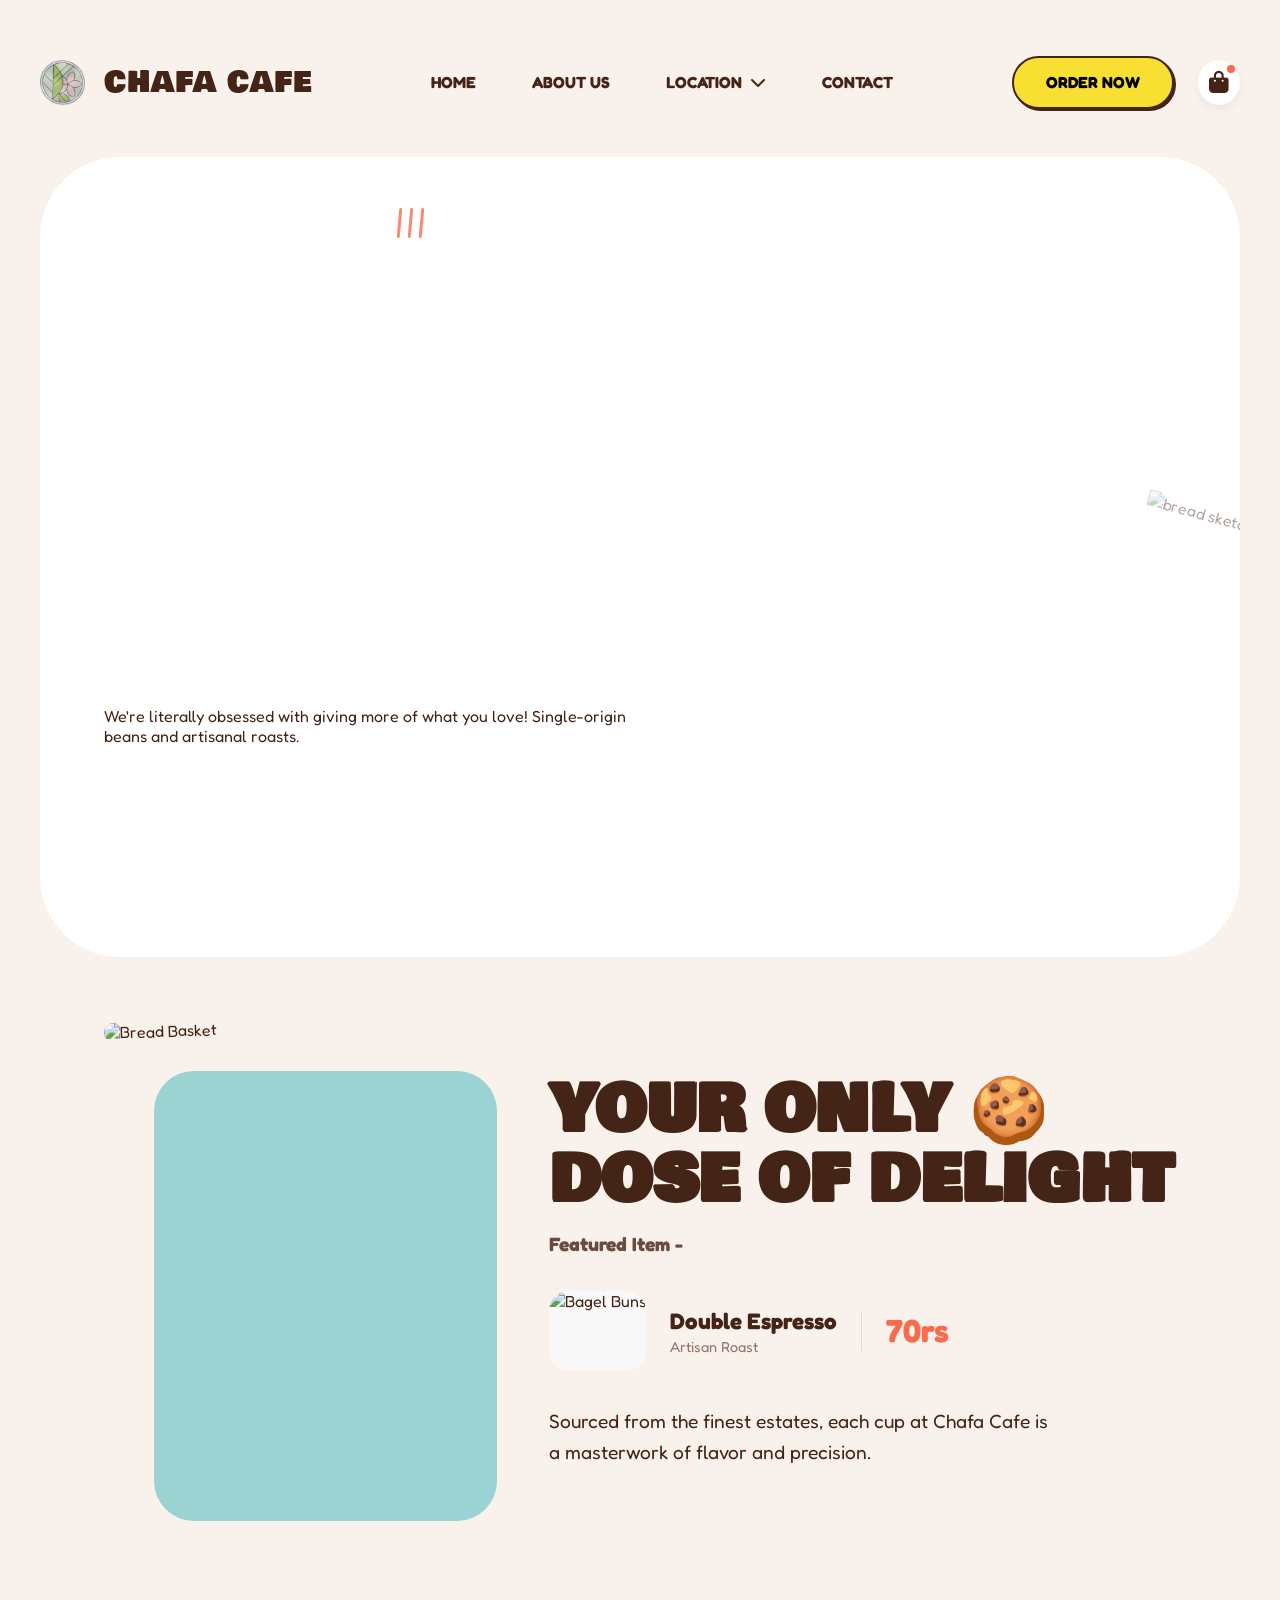
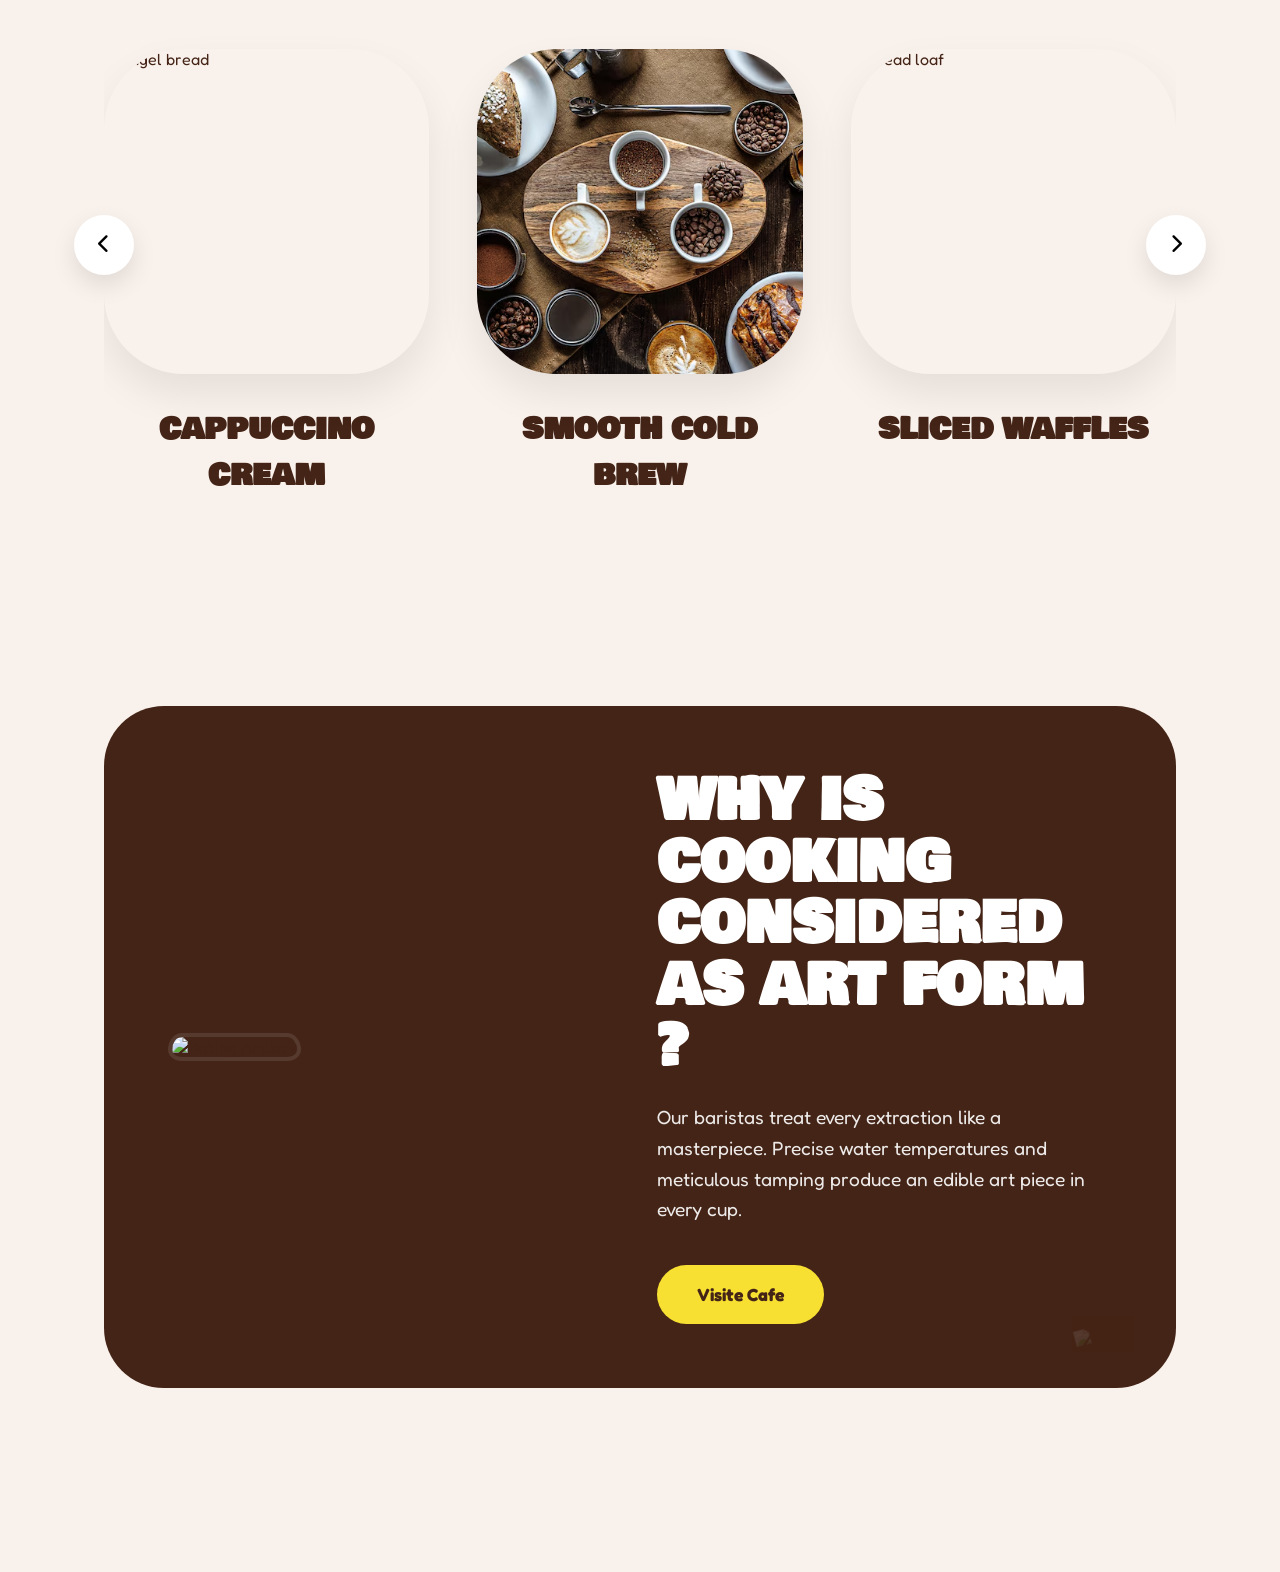
==== index.html @ 247cf5d3 "Website Added" ====
<!DOCTYPE html>
<html lang="en">

<head>
    <meta charset="UTF-8">
    <meta name="viewport" content="width=device-width, initial-scale=1.0">
    <title>Rollin. - Premium Bread & Cookies</title>
    <link rel="stylesheet" href="style.css">
    <link rel="preconnect" href="https://fonts.googleapis.com">
    <link rel="preconnect" href="https://fonts.gstatic.com" crossorigin>
    <link
        href="https://fonts.googleapis.com/css2?family=Bowlby+One+SC&family=Fredoka:wght@300..700&family=Outfit:wght@100..900&display=swap"
        rel="stylesheet">
    <link rel="stylesheet" href="https://cdnjs.cloudflare.com/ajax/libs/font-awesome/6.5.1/css/all.min.css">
</head>

<body>
    <div class="main-wrapper">
        <!-- Navbar -->
        <nav>
            <div class="nav-left">
                <img src="assets/Logo.png" alt="Rollin." class="logo">
                <span class="logo-text">Chafa Cafe</span>
            </div>
            <div class="nav-links">
                <a href="index.html">HOME</a>
                <a href="about.html">ABOUT US</a>
                <div class="nav-dropdown">
                    <a href="#" class="drop-trigger">LOCATION <i class="fa-solid fa-chevron-down"></i></a>
                    <div class="dropdown-menu">
                        <a href="https://maps.app.goo.gl/PW7GethzafXmwTbv9" target="_blank">KOREGAON PARK</a>
                        <a href="https://maps.app.goo.gl/28jZL6SAoCJpfGXd9" target="_blank">WANOWRIE</a>
                    </div>
                </div>
                <a href="contact.html">CONTACT</a>
            </div>
            <div class="nav-right">
                <button class="btn-primary">ORDER NOW</button>
                <div class="mobile-menu-btn"><i class="fa-solid fa-bars"></i></div>
                <div class="cart-icon">
                    <i class="fa-solid fa-shopping-bag"></i>
                    <span class="badge"></span>
                </div>
            </div>
        </nav>

        <!-- Mobile Navigation Overlay -->
        <div class="mobile-nav-overlay">
            <div class="mobile-menu-header">
                <div class="nav-left">
                    <img src="assets/Logo.png" alt="Rollin." class="logo">
                    <span class="logo-text">Chafa Cafe</span>
                </div>
                <div class="close-menu-btn"><i class="fa-solid fa-xmark"></i></div>
            </div>
            <div class="mobile-nav-links">
                <a href="index.html">HOME</a>
                <a href="about.html">ABOUT US</a>
                <a href="contact.html">CONTACT</a>

                <div class="location-group">
                    <span>VISIT OUR LOCATIONS</span>
                    <a href="https://maps.app.goo.gl/PW7GethzafXmwTbv9" target="_blank">KOREGAON PARK</a>
                    <a href="https://maps.app.goo.gl/28jZL6SAoCJpfGXd9" target="_blank">WANOWRIE</a>
                </div>
            </div>
        </div>

        <!-- Hero Container -->
        <div class="hero-container">
            <div class="heading-section">
                <div class="steam-container">
                    <div class="steam-line"></div>
                    <div class="steam-line"></div>
                    <div class="steam-line"></div>
                </div>
                <h1 class="hero-title">
                    <span class="word">Get<span class="badge-tag green">BREW</span></span>
                    <span class="word">PREMIUM <span class="badge-tag orange">FRESH</span>Coffee</span>
                </h1>
            </div>

            <div class="bottom-section">
                <div class="content-side">
                    <div class="sub-headline">
                        <h2>PREMIUM BREWS AND BITES MADE FROM BEANS<span class="badge-tag blue">Premium</span></h2>
                    </div>
                    <p>We're literally obsessed with giving more of what you love! Single-origin beans and artisanal
                        roasts.</p>
                    <div class="cta-section">
                        <button class="order-btn">

                            ORDER NOW
                        </button>
                        <a href="#" class="blog-link">View Menu <i class="fa-solid fa-chevron-right"></i></a>
                    </div>
                </div>

                <div class="visual-side">

                    <img src="assets/bread_stack.png" alt="Freshly baked bread" class="bread-img">
                    <div class="bread-sketch">
                        <img src="https://img.icons8.com/dotty/80/442416/bread.png" alt="bread sketch">
                    </div>
                </div>
            </div>
        </div>
        <!-- Delight Section -->
        <section class="delight-section">
            <div class="delight-top">
                <div class="delight-left">
                    <div class="bread-container">
                        <div class="blue-backdrop"></div>
                        <img src="https://images.unsplash.com/photo-1509042239860-f550ce710b93?q=80&w=600&auto=format&fit=crop"
                            alt="Bread Basket" class="featured-bread-img">
                    </div>
                </div>

                <div class="delight-right">
                    <h2 class="delight-heading">YOUR ONLY <span class="cookie-emoji">🍪</span><br>DOSE OF DELIGHT
                    </h2>
                    <p class="featured-label">Featured Item -</p>
                    <div class="featured-card">
                        <div class="card-visual">
                            <img src="https://images.unsplash.com/photo-1510591509098-f4fdc6d0ff04?q=80&w=200&auto=format&fit=crop"
                                alt="Bagel Buns">
                        </div>
                        <div class="card-content">
                            <h3>Double Espresso</h3>
                            <p>Artisan Roast</p>
                        </div>
                        <div class="card-divider"></div>
                        <div class="card-price">70rs</div>
                    </div>
                    <p class="delight-text">
                        Sourced from the finest estates, each cup at Chafa Cafe is a masterwork of flavor and precision.
                    </p>
                </div>
            </div>

            <!-- Simplified Product Gallery -->
            <div class="product-gallery-simple">
                <button class="nav-btn prev"><i class="fa-solid fa-chevron-left"></i></button>
                <div class="gallery-viewport">
                    <div class="gallery-track">
                        <div class="product-card-simple">
                            <div class="card-image-box">
                                <img src="https://images.unsplash.com/photo-1572442388796-11668a67e53d?q=80&w=400&auto=format&fit=crop"
                                    alt="Bagel bread">
                            </div>
                            <h3>CAPPUCCINO CREAM</h3>
                        </div>
                        <div class="product-card-simple">
                            <div class="card-image-box">
                                <img src="./assets/2.avif" alt="Cookies">
                            </div>
                            <h3>Smooth Cold Brew</h3>
                        </div>
                        <div class="product-card-simple">
                            <div class="card-image-box">
                                <img src="https://cdn.prod.website-files.com/60414b21f1ffcdbb0d5ad688/66101c43825dd89c29430e0d_vMW12iu8apJvAgzXwNvS4OpULMulkw9JklT9eHNMY2NqTPpcH4lwasoXHQKs31VkGPNDL00T9cpFpeHfFID-p1S74HfLWMbU7Np_NIEhX84jGZlF_tJ1w0RPaZXKuk_d4_FdP0O66IkXxnnMWfT2qCA.jpeg"
                                    alt="Bread loaf">
                            </div>
                            <h3>SLICED Waffles</h3>
                        </div>
                        <div class="product-card-simple">
                            <div class="card-image-box">
                                <img src="https://images.unsplash.com/photo-1550617931-e17a7b70dce2?q=80&w=400&auto=format&fit=crop"
                                    alt="Cupcakes">
                            </div>
                            <h3>GOURMET CUPCAKES</h3>
                        </div>
                        <div class="product-card-simple">
                            <div class="card-image-box">
                                <img src="https://i.ytimg.com/vi/OzdqThvpMko/maxresdefault.jpg" alt="Cake">
                            </div>
                            <h3>Buttery Croissant</h3>
                        </div>
                        <div class="product-card-simple">
                            <div class="card-image-box">
                                <img src="https://images.unsplash.com/photo-1603532648955-039310d9ed75?q=80&w=400&auto=format&fit=crop"
                                    alt="Bretzel">
                            </div>
                            <h3>BRETZEL SOFT</h3>
                        </div>
                    </div>
                </div>
                <button class="nav-btn next"><i class="fa-solid fa-chevron-right"></i></button>
            </div>

            <!-- Baking Art Section -->
            <div class="baking-art-section">
                <div class="art-content-wrapper">
                    <div class="art-left">
                        <img src="https://images.unsplash.com/photo-1507133750040-4a8f57021571?q=80&w=600&auto=format&fit=crop"
                            alt="Baking Artistry">
                    </div>
                    <div class="art-right">
                        <h2>WHY IS COOKING CONSIDERED AS ART FORM ?</h2>
                        <p>Our baristas treat every extraction like a masterpiece. Precise water temperatures and
                            meticulous tamping produce an edible art piece in every cup.</p>
                        <button class="learn-btn">Visite Cafe</button>
                    </div>
                    <div class="art-decor">
                        <img src="https://img.icons8.com/ios/100/ffffff/wheat.png" alt="decor" class="wheat-decor">
                    </div>
                </div>
            </div>
        </section>
    </div>

    <!-- GSAP Scripts -->
    <script src="https://cdnjs.cloudflare.com/ajax/libs/gsap/3.12.5/gsap.min.js"></script>
    <script src="https://cdnjs.cloudflare.com/ajax/libs/gsap/3.12.5/ScrollTrigger.min.js"></script>
    <script src="script.js"></script>
</body>

</html>
---- style.css ----
:root {
    --bg-beige: #F9F1EB;
    --brown: #442416;
    --yellow: #F7E032;
    --green: #2BAB7B;
    --orange: #F86B4D;
    --blue: #34B8E1;
    --white: #FFFFFF;
}

* {
    margin: 0;
    padding: 0;
    box-sizing: border-box;
    font-family: 'Fredoka', sans-serif;
}

body {
    background-color: var(--bg-beige);
    color: var(--brown);
    min-height: 100vh;
    overflow-x: hidden;
    padding: 2.5rem;
}

.main-wrapper {
    max-width: 1400px;
    margin: 0 auto;
}

/* Navbar styles */
nav {
    display: flex;
    justify-content: space-between;
    align-items: center;
    padding: 1rem 0 3rem 0;
}

.nav-left {
    display: flex;
    align-items: center;
    gap: 1.2rem;
}

.logo {
    height: 45px;
    object-fit: contain;
}

.logo-text {
    font-family: 'Bowlby One SC', cursive;
    font-size: 1.8rem;
    color: var(--brown);
    text-transform: uppercase;
    letter-spacing: 1px;
}

.nav-links {
    display: flex;
    gap: 3.5rem;
    align-items: center;
}

.nav-links a,
.drop-trigger {
    text-decoration: none;
    color: var(--brown);
    font-weight: 700;
    font-size: 1rem;
    display: flex;
    align-items: center;
    gap: 0.5rem;
    transition: transform 0.3s;
    cursor: pointer;
}

.nav-links a:hover,
.drop-trigger:hover {
    transform: translateY(-2px);
}

/* Dropdown Menu styling */
.nav-dropdown {
    position: relative;
    padding-bottom: 0.5rem;
    margin-bottom: -0.5rem;
}

.dropdown-menu {
    position: absolute;
    top: 100%;
    left: 50%;
    transform: translateX(-50%) translateY(20px);
    background: var(--white);
    min-width: 220px;
    border-radius: 20px;
    padding: 1rem 0;
    box-shadow: 0 15px 40px rgba(0, 0, 0, 0.12);
    opacity: 0;
    visibility: hidden;
    transition: all 0.3s cubic-bezier(0.175, 0.885, 0.32, 1.275);
    z-index: 1000;
}

.nav-dropdown:hover .dropdown-menu {
    opacity: 1;
    visibility: visible;
    transform: translateX(-50%) translateY(10px);
}

.dropdown-menu a {
    padding: 1rem 2rem;
    font-size: 0.9rem;
    text-transform: uppercase;
    white-space: nowrap;
    transition: background 0.3s, color 0.3s;
}

.dropdown-menu a:hover {
    background-color: var(--bg-beige);
    color: var(--orange);
    transform: translateX(5px);
}

.nav-right {
    display: flex;
    align-items: center;
    gap: 1.5rem;
}

.btn-primary {
    background-color: var(--yellow);
    border: 2px solid var(--brown);
    padding: 0.9rem 2rem;
    border-radius: 40px;
    font-weight: 700;
    font-size: 1rem;
    cursor: pointer;
    box-shadow: 2px 2px 0px var(--brown);
    transition: all 0.3s;
}

.btn-primary:hover {
    transform: translate(-2px, -2px);
    box-shadow: 4px 4px 0px var(--brown);
}

.cart-icon {
    background-color: var(--white);
    padding: 0.7rem;
    border-radius: 50%;
    display: flex;
    justify-content: center;
    align-items: center;
    position: relative;
    box-shadow: 0 4px 10px rgba(0, 0, 0, 0.05);
    cursor: pointer;
}

.cart-icon i {
    font-size: 1.4rem;
}

.cart-icon .badge {
    position: absolute;
    top: 5px;
    right: 5px;
    width: 8px;
    height: 8px;
    background-color: var(--orange);
    border-radius: 50%;
}

/* Hero Container */
.hero-container {
    background-color: var(--white);
    border-radius: 80px;
    padding: 4rem;
    display: flex;
    flex-direction: column;
    justify-content: space-around;
    align-items: flex-start;
    position: relative;
    overflow: hidden;

}

/* Heading Section */
.heading-section {
    width: 100%;
    display: flex;
    align-items: center;
    justify-content: center;
    position: relative;
    z-index: 5;
}

.bottom-section {
    height: 30rem;
    display: flex;
    justify-content: space-between;
    align-items: center;
    width: 100%;
    z-index: 2;
}

.content-side {
    max-width: 50%;
    height: 100%;
    display: flex;
    flex-direction: column;
    /* align-items: center; */
    justify-content: space-evenly;
}

.visual-side {
    flex: 1;
    position: relative;
    display: flex;
    justify-content: flex-end;
    align-items: center;
}

.steam-container {
    position: absolute;
    top: -1vw;
    left: 23vw;
    display: flex;
    gap: 8px;
}

.steam-line {
    width: 3px;
    height: 30px;
    background-color: var(--orange);
    border-radius: 10px;
    transform: rotate(5deg);
    opacity: 0.8;
}

.hero-title {
    font-family: 'Bowlby One SC', cursive;
    font-size: 6rem;
    line-height: 1;
    font-weight: 600;
    text-transform: uppercase;
    display: flex;
    flex-direction: row;
    align-items: center;
    gap: 1.5rem;
    flex-wrap: nowrap;
}

.word {
    font-family: "Bowlby One SC";
    position: relative;
    display: inline-block;
    width: fit-content;
}

.badge-tag {
    position: absolute;
    font-size: 0.9rem;
    padding: 0.3rem 0.8rem;
    border-radius: 20px;
    color: white;
    font-weight: 700;
    z-index: 5;
    white-space: nowrap;
}

.badge-tag.green {
    background-color: var(--green);
    top: 55%;
    left: 48%;
    transform: translate(-50%, -100%) rotate(-10deg);
}

.badge-tag.orange {
    background-color: var(--orange);
    top: 55%;
    right: 2%;
    transform: translate(0, -100%) rotate(5deg);
}

.badge-tag.blue {
    background-color: var(--blue);
    margin-left: 0.5rem;
}



.sub-headline h2 {
    font-size: 3.5rem;

    text-transform: uppercase;
    font-family: 'Fredoka', cursive;
    position: relative;

    font-weight: 400;
}

.sub-headline p {
    font-size: 1.5rem;
    font-weight: 500;
    color: var(--brown);
    opacity: 1;
}

.badge-tag.blue {
    background-color: var(--blue);
    position: absolute;

    bottom: 15px;
    font-family: 'Fredoka', sans-serif;
    font-size: 1.1rem;
    padding: 0.4rem 1.2rem;
}

/* CTA */
.cta-section {
    display: flex;
    align-items: center;
    gap: 2.5rem;
}

.order-btn {
    background-color: var(--yellow);
    border: 3px solid var(--brown);
    padding: 1rem 2rem;
    border-radius: 2rem;
    /* Blobby shape */
    font-weight: 700;
    font-size: 1rem;
    cursor: pointer;
    box-shadow: 4px 4px 0px var(--brown);
    display: flex;
    align-items: center;

    transition: all 0.3s;
}

.order-btn .dot {
    width: 6px;
    height: 6px;
    background-color: var(--white);
    border-radius: 50%;
}

.order-btn:hover {
    transform: translate(-3px, -3px);
    box-shadow: 7px 7px 0px var(--brown);
}

.blog-link {
    text-decoration: none;
    color: var(--brown);
    font-weight: 700;
    font-size: 1.2rem;
    display: flex;
    align-items: center;
    gap: 0.5rem;
}

.visual-side {
    flex: 1;
    position: relative;
    display: flex;
    justify-content: flex-end;
    align-items: center;
}

.yellow-blob {
    position: absolute;
    width: 600px;
    height: 480px;
    background-color: var(--yellow);
    border-radius: 50%;
    right: -100px;
    border-radius: 121px 182px 130px 101px / 121px 123px 213px 213px;
    z-index: 0;
}

.bread-img {
    width: 550px;
    height: 400px;
    object-fit: cover;
    border-radius: 80px;
    z-index: 1;
    border: 5px solid var(--white);
    box-shadow: 0 20px 50px rgba(0, 0, 0, 0.1);
}

.bread-sketch {
    position: absolute;
    right: -80px;
    top: 50px;
    z-index: 2;
    transform: rotate(15deg);
    opacity: 0.4;
}

/* Animations will be handled by GSAP */
.hero-title,
.sub-headline h2,
.sub-headline p,
.cta-section,
.bread-img,
.yellow-blob,
.badge-tag {
    opacity: 0;
}


/* Delight Section */
.delight-section {
    padding: 4rem;
    display: flex;
    flex-direction: column;
    gap: 4rem;
}

.delight-top {
    display: flex;
    justify-content: flex-start;
    align-items: stretch;
    /* Makes children fill the row height */
    min-height: 500px;
    /* Base height for the bread image */
}

.delight-left {
    flex: 0 0 40%;

}

.bread-container {
    position: relative;
    width: 100%;
    height: 100%;
}

.blue-backdrop {
    position: absolute;
    top: 50px;
    left: 50px;
    width: 80%;
    height: 90%;
    background-color: #9BD2D2;
    border-radius: 40px;
    z-index: 1;
}

.featured-bread-img {
    position: relative;
    width: 80%;
    height: 90%;
    object-fit: cover;
    border-radius: 40px;
    z-index: 2;
    transform: rotate(-2deg);
    transition: transform 0.5s ease;
}

.featured-bread-img:hover {
    transform: rotate(0deg);
}

.curved-text-wrapper {
    position: absolute;
    top: -60px;
    left: -60px;
    width: 160px;
    height: 160px;
    z-index: 4;
}

.rotating-text {
    width: 100%;
    height: 100%;
    animation: rotateText 20s linear infinite;
}

@keyframes rotateText {
    from {
        transform: rotate(0deg);
    }

    to {
        transform: rotate(360deg);
    }
}

.cookie-icon-middle {
    position: absolute;
    top: 50%;
    left: 50%;
    transform: translate(-50%, -50%);
    font-size: 2.5rem;
    background: var(--yellow);
    width: 60px;
    height: 60px;
    display: flex;
    align-items: center;
    justify-content: center;
    border-radius: 50%;
    border: 2px dashed var(--brown);
}

.delight-right {
    flex: 1;
    display: flex;
    flex-direction: column;
    justify-content: center;
    gap: 1rem;
    padding-left: 1rem;
}

.delight-heading {
    font-family: 'Bowlby One SC', cursive;
    font-size: 4rem;
    line-height: 1.1;
    color: var(--brown);
}

.cookie-emoji {
    display: inline-block;
    vertical-align: middle;
}

.featured-label {
    font-weight: 700;
    font-size: 1.2rem;
    opacity: 0.8;
}

.featured-card {
    display: flex;
    align-items: center;

    padding: 1.2rem;
    padding-left: 0px;
    border-radius: 30px;
    gap: 1.5rem;
    width: fit-content;
}

.card-visual {
    width: 200now px;
    height: 80px;
    border-radius: 20px;
    overflow: hidden;
    background: #f8f8f8;
}

.card-visual img {
    width: 100%;
    height: 100%;
    object-fit: cover;
}

.card-content h3 {
    font-size: 1.4rem;
    margin-bottom: 0.2rem;
}

.card-content p {
    font-size: 0.9rem;
    opacity: 0.6;
}

.card-divider {
    width: 1px;
    height: 40px;
    background: rgba(0, 0, 0, 0.1);
}

.card-price {
    font-size: 2rem;
    font-weight: 700;
    color: var(--orange);
}

.delight-text {
    font-size: 1.2rem;
    line-height: 1.6;
    max-width: 500px;
}

/* Products Banner */
/* Products Banner */
/* Baking Art Section */
.baking-art-section {
    background-color: var(--brown);
    border-radius: 60px;
    padding: 4rem;
    margin-bottom: 5rem;
    position: relative;
    overflow: hidden;
}

.art-content-wrapper {
    display: flex;
    align-items: center;
    gap: 4rem;
    position: relative;
    z-index: 2;
}

.art-left {
    flex: 0 0 45%;
}

.art-left img {
    width: 100%;
    height: 400px;
    object-fit: cover;
    border-radius: 100px 100px 100px 100px / 120px 120px 80px 80px;
    border: 4px solid rgba(255, 255, 255, 0.1);
}

.art-right {
    flex: 1;
    color: var(--white);
    display: flex;
    flex-direction: column;
    gap: 1.5rem;
}

.art-right h2 {
    font-family: 'Bowlby One SC', cursive;
    font-size: 3.5rem;
    line-height: 1.1;
    text-transform: uppercase;
}

.art-right p {
    font-size: 1.2rem;
    line-height: 1.6;
    opacity: 0.9;
    max-width: 500px;
}

.learn-btn {
    background-color: var(--yellow);
    color: var(--brown);
    border: none;
    padding: 1.2rem 2.5rem;
    border-radius: 40px;
    font-weight: 700;
    font-size: 1.1rem;
    width: fit-content;
    cursor: pointer;
    margin-top: 1rem;
    transition: transform 0.3s;
}

.learn-btn:hover {
    transform: scale(1.05);
}

.art-decor {
    position: absolute;
    right: -20px;
    bottom: -20px;
    opacity: 0.1;
    transform: rotate(-15deg);
}

.wheat-decor {
    width: 250px;
}

/* Simplified Product Gallery */
.product-gallery-simple {
    position: relative;
    width: 100%;
    padding: 2rem 0;
    margin-bottom: 5rem;
}

.gallery-viewport {
    width: 100%;
    overflow: hidden;
    padding: 2rem 0;
}

.gallery-track {
    display: flex;
    gap: 3rem;
    transition: transform 0.6s cubic-bezier(0.25, 1, 0.5, 1);
}

.product-card-simple {
    flex: 0 0 calc(33.333% - 2rem);
    display: flex;
    flex-direction: column;
    align-items: center;
    gap: 2rem;
}

.card-image-box {
    width: 100%;
    aspect-ratio: 1 / 1;
    border-radius: 80px;
    overflow: hidden;
    position: relative;
    box-shadow: 0 20px 40px rgba(0, 0, 0, 0.08);
}

.card-image-box img {
    width: 100%;
    height: 100%;
    object-fit: cover;
    transition: transform 0.5s ease;
}

.product-card-simple:hover img {
    transform: scale(1.1);
}

.product-card-simple h3 {
    font-family: 'Bowlby One SC', cursive;
    font-size: 1.8rem;
    color: var(--brown);
    text-transform: uppercase;
    text-align: center;
}

.nav-btn {
    position: absolute;
    top: 45%;
    transform: translateY(-50%);
    width: 60px;
    height: 60px;
    background: white;
    border: none;
    border-radius: 50%;
    box-shadow: 0 10px 25px rgba(0, 0, 0, 0.1);
    cursor: pointer;
    z-index: 10;
    display: flex;
    align-items: center;
    justify-content: center;
    font-size: 1.2rem;
    transition: all 0.3s;
}

.nav-btn:hover {
    background: var(--yellow);
    box-shadow: 0 15px 30px rgba(0, 0, 0, 0.15);
}

.nav-btn.prev {
    left: -30px;
}

.nav-btn.next {
    right: -30px;
}

/* Mobile Responsiveness (768px and below) */
@media (max-width: 768px) {
    body {
        padding: 1.5rem;
    }

    /* Navbar */
    nav {
        padding-bottom: 2rem;
    }

    .nav-links {
        display: none;
        /* Hide links on mobile for now - simple header */
    }

    .logo {
        height: 35px;
    }

    .btn-primary {
        padding: 0.7rem 1.5rem;
        font-size: 0.9rem;
    }

    /* Hero Section */
    .hero-container {
        padding: 2.5rem 1.5rem;
        border-radius: 40px;
        min-height: auto;
    }

    .hero-title {
        font-size: 2.8rem;
        flex-direction: column;
        align-items: flex-start;
        gap: 0.8rem;
        line-height: 1.2;
        margin-bottom: 2rem;
    }

    .bottom-section {
        flex-direction: column;
        height: auto;
        gap: 3rem;
    }

    .content-side {
        max-width: 100%;
        order: 2;
    }

    .sub-headline h2 {
        font-size: 1.8rem;
        line-height: 1.3;
        margin-bottom: 1.5rem;
    }

    .sub-headline p {
        font-size: 1.1rem;
        margin-bottom: 2.5rem;
        line-height: 1.6;
    }

    .cta-section {
        flex-direction: row;
        align-items: center;
        gap: 1.5rem;
        margin-top: 2rem;
        flex-wrap: wrap;
        /* Helps just in case */
    }

    .order-btn {
        width: auto;
    }

    .cooking-blog {
        margin-left: 0.5rem;
    }

    .badge-tag.blue {
        position: relative;
        bottom: 0;
        margin-top: 1rem;
        display: inline-block;
    }

    .visual-side {
        width: 100%;
        order: 1;
        justify-content: center;
    }

    .bread-img {
        width: 100%;
        height: auto;
        max-width: 320px;
        border-radius: 40px;
    }

    .yellow-blob {
        width: 110%;
        height: 110%;
        right: -5%;
    }

    /* Delight Section */
    .delight-section {
        padding: 2rem 1rem;
        gap: 2rem;
    }

    .delight-top {
        flex-direction: column;
        min-height: auto;
        gap: 2rem;
    }

    .delight-heading {
        font-size: 2.5rem;
    }

    .featured-bread-img,
    .blue-backdrop {
        width: 100%;
        left: 0;
        top: 0;
    }

    .feature-card {
        padding: 1rem 0;
    }

    /* Baking Art Section */
    .baking-art-section {
        padding: 2.5rem 1.5rem;
        border-radius: 40px;
    }

    .art-content-wrapper {
        flex-direction: column;
        gap: 2rem;
    }

    .art-left {
        width: 100%;
    }

    .art-left img {
        height: 300px;
        border-radius: 40px;
    }

    .art-right h2 {
        font-size: 2.2rem;
    }

    .art-right p {
        font-size: 1rem;
    }

    /* Product Gallery */
    .product-card-simple {
        flex: 0 0 100%;
        /* Shows 1 card on mobile */
    }

    .product-card-simple h3 {
        font-size: 1.4rem;
    }

    .nav-btn {
        width: 45px;
        height: 45px;
    }
}

/* Mobile Menu Styles */
.mobile-menu-btn {
    display: none;
    font-size: 1.8rem;
    color: var(--brown);
    cursor: pointer;
    margin-left: 1.5rem;
}

.mobile-nav-overlay {
    position: fixed;
    top: 0;
    left: 0;
    width: 100%;
    height: 100%;
    background: var(--white);
    z-index: 5000;
    padding: 2rem;
    transform: translateY(-100%);
    transition: transform 0.5s cubic-bezier(0.65, 0, 0.35, 1);
}

.mobile-nav-overlay.active {
    transform: translateY(0);
}

.mobile-menu-header {
    display: flex;
    justify-content: space-between;
    align-items: center;
}

.close-menu-btn {
    font-size: 2rem;
    color: var(--brown);
    cursor: pointer;
}

.mobile-nav-links {
    display: flex;
    flex-direction: column;
    gap: 1.5rem;
    margin-top: 5rem;
}

.mobile-nav-links a {
    text-decoration: none;
    color: var(--brown);
    font-family: 'Bowlby One SC', cursive;
    font-size: 2.2rem;
    transition: transform 0.3s;
}

.mobile-nav-links a:hover {
    color: var(--orange);
    transform: translateX(10px);
}

.mobile-nav-links .location-group {
    margin-top: 1rem;
    display: flex;
    flex-direction: column;
    gap: 1rem;
    border-top: 2px solid var(--bg-beige);
    padding-top: 1.5rem;
}

.mobile-nav-links .location-group span {
    font-weight: 700;
    font-size: 1rem;
    opacity: 0.5;
}

.mobile-nav-links .location-group a {
    font-size: 1.2rem;
    font-family: 'Fredoka', sans-serif;
}

@media (max-width: 600px) {
    .nav-right .btn-primary {
        display: none;
    }

    .logo-text {
        font-size: 1.4rem;
    }
}

@media (max-width: 1200px) {
    .nav-links {
        display: none;
    }

    .mobile-menu-btn {
        display: block;
    }

    .hero-title {
        font-size: 5rem;
    }

    .hero-container {
        padding: 4rem 2rem;
    }

    .bread-img {
        width: 100%;
        max-width: 400px;
    }
}
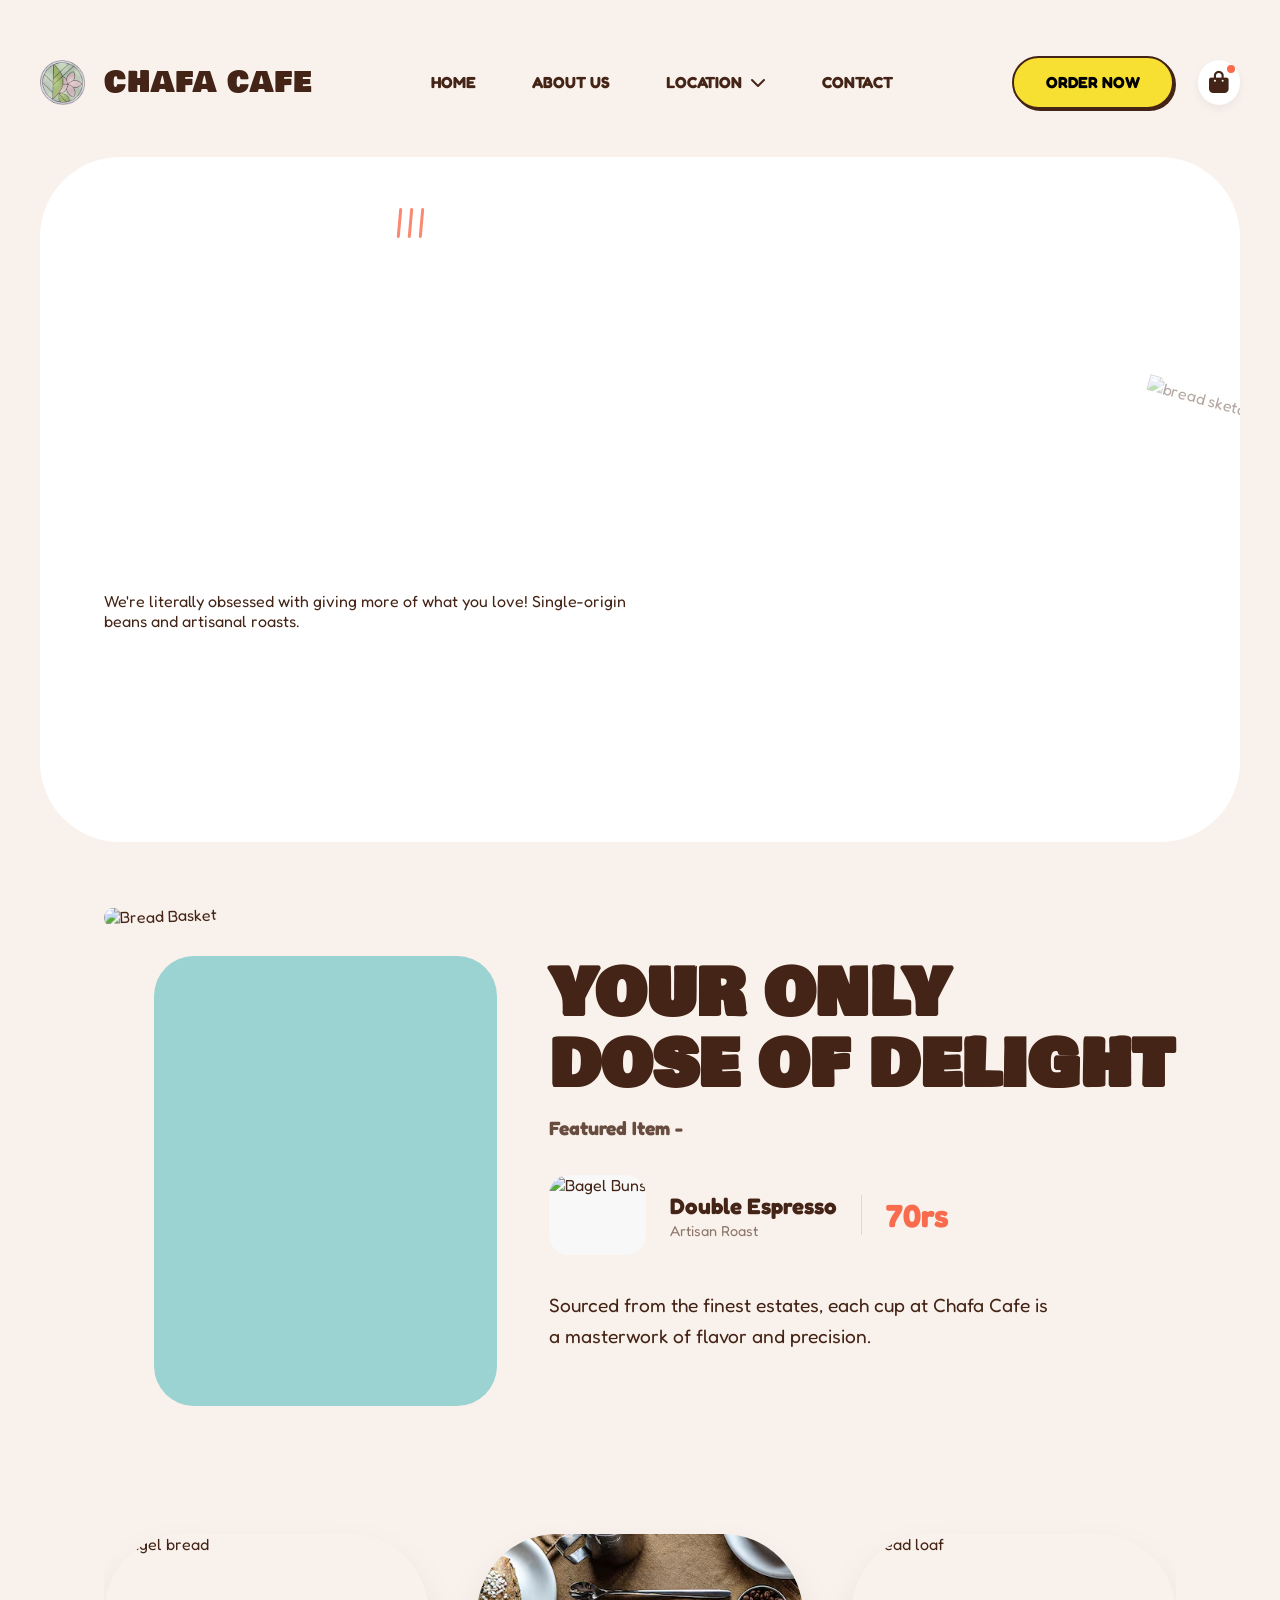
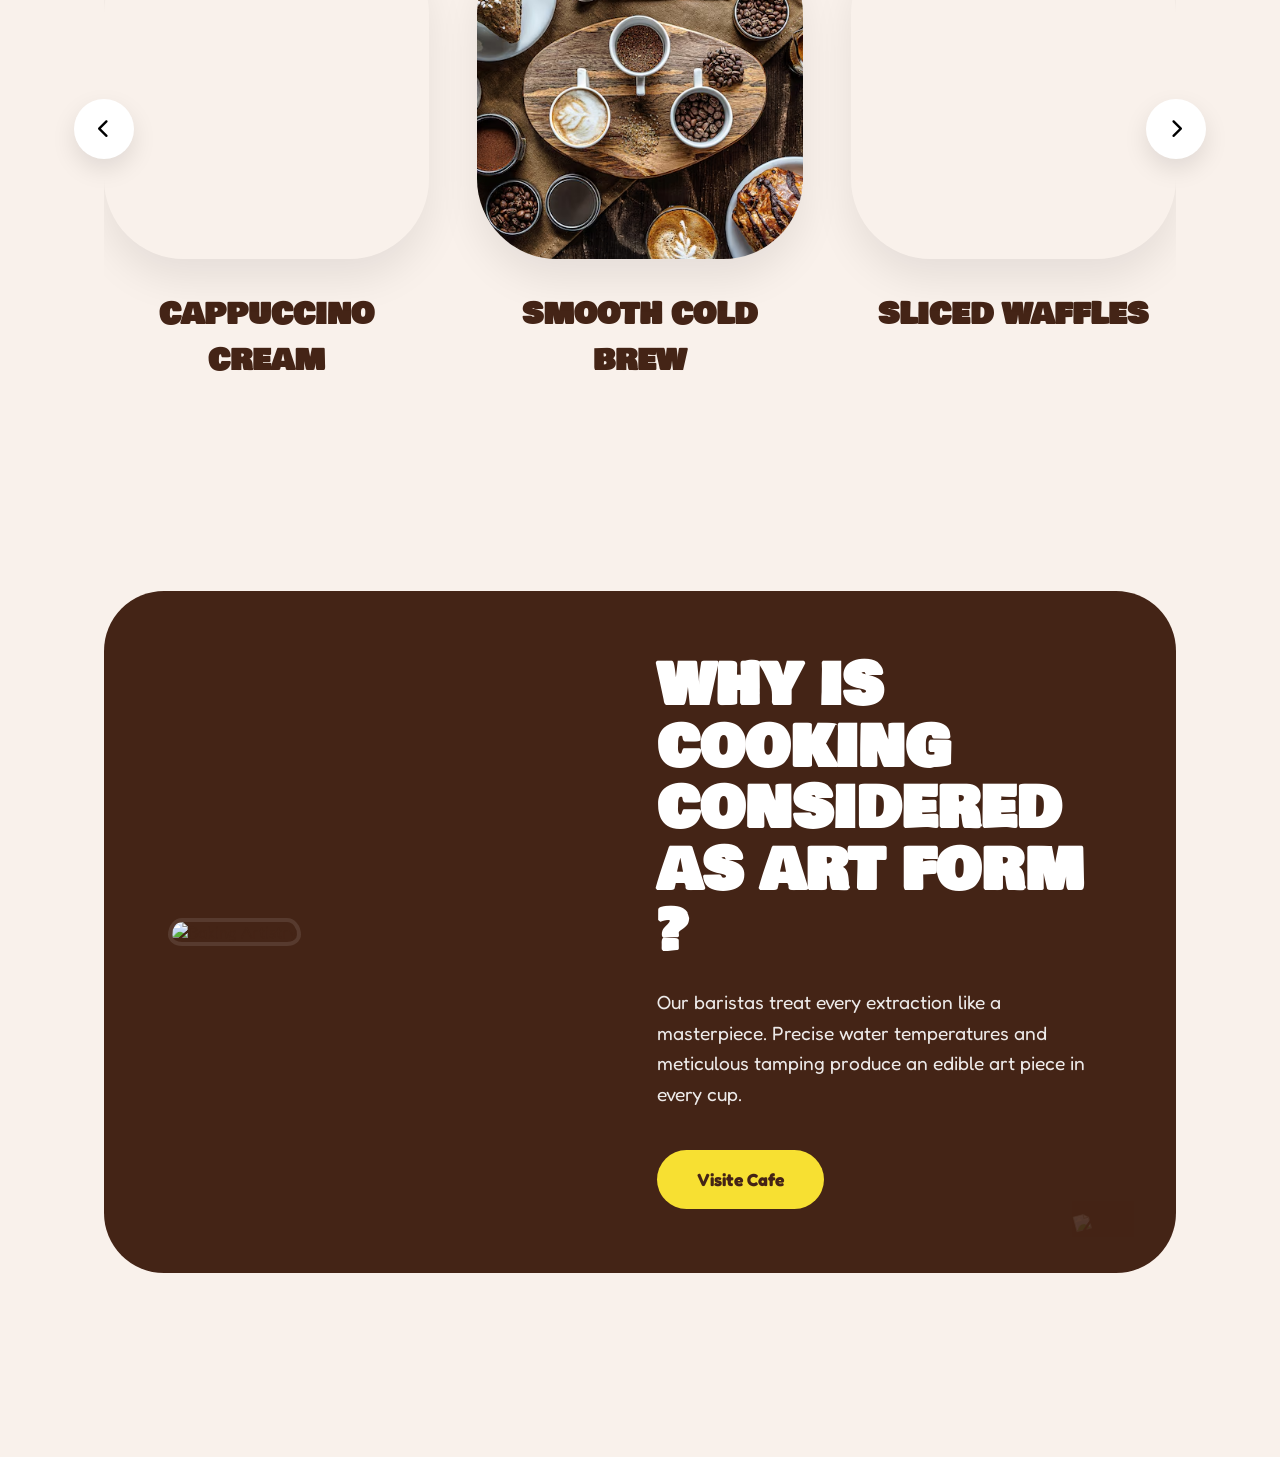
==== commit e0c16422: "Fixed Responsiveness" ====
--- a/index.html
+++ b/index.html
@@ -117,7 +117,7 @@
                 </div>
 
                 <div class="delight-right">
-                    <h2 class="delight-heading">YOUR ONLY <span class="cookie-emoji">🍪</span><br>DOSE OF DELIGHT
+                    <h2 class="delight-heading">YOUR ONLY <span class="cookie-emoji"></span><br>DOSE OF DELIGHT
                     </h2>
                     <p class="featured-label">Featured Item -</p>
                     <div class="featured-card">
--- a/style.css
+++ b/style.css
@@ -240,7 +240,7 @@
 
 .hero-title {
     font-family: 'Bowlby One SC', cursive;
-    font-size: 6rem;
+    font-size: clamp(2.5rem, 6vw, 6rem);
     line-height: 1;
     font-weight: 600;
     text-transform: uppercase;
@@ -792,7 +792,6 @@
     }
 
     .hero-title {
-        font-size: 2.8rem;
         flex-direction: column;
         align-items: flex-start;
         gap: 0.8rem;
@@ -845,6 +844,11 @@
         bottom: 0;
         margin-top: 1rem;
         display: inline-block;
+    }
+
+    .badge-tag.green,
+    .badge-tag.orange {
+        display: none;
     }
 
     .visual-side {
@@ -1034,10 +1038,6 @@
         display: block;
     }
 
-    .hero-title {
-        font-size: 5rem;
-    }
-
     .hero-container {
         padding: 4rem 2rem;
     }
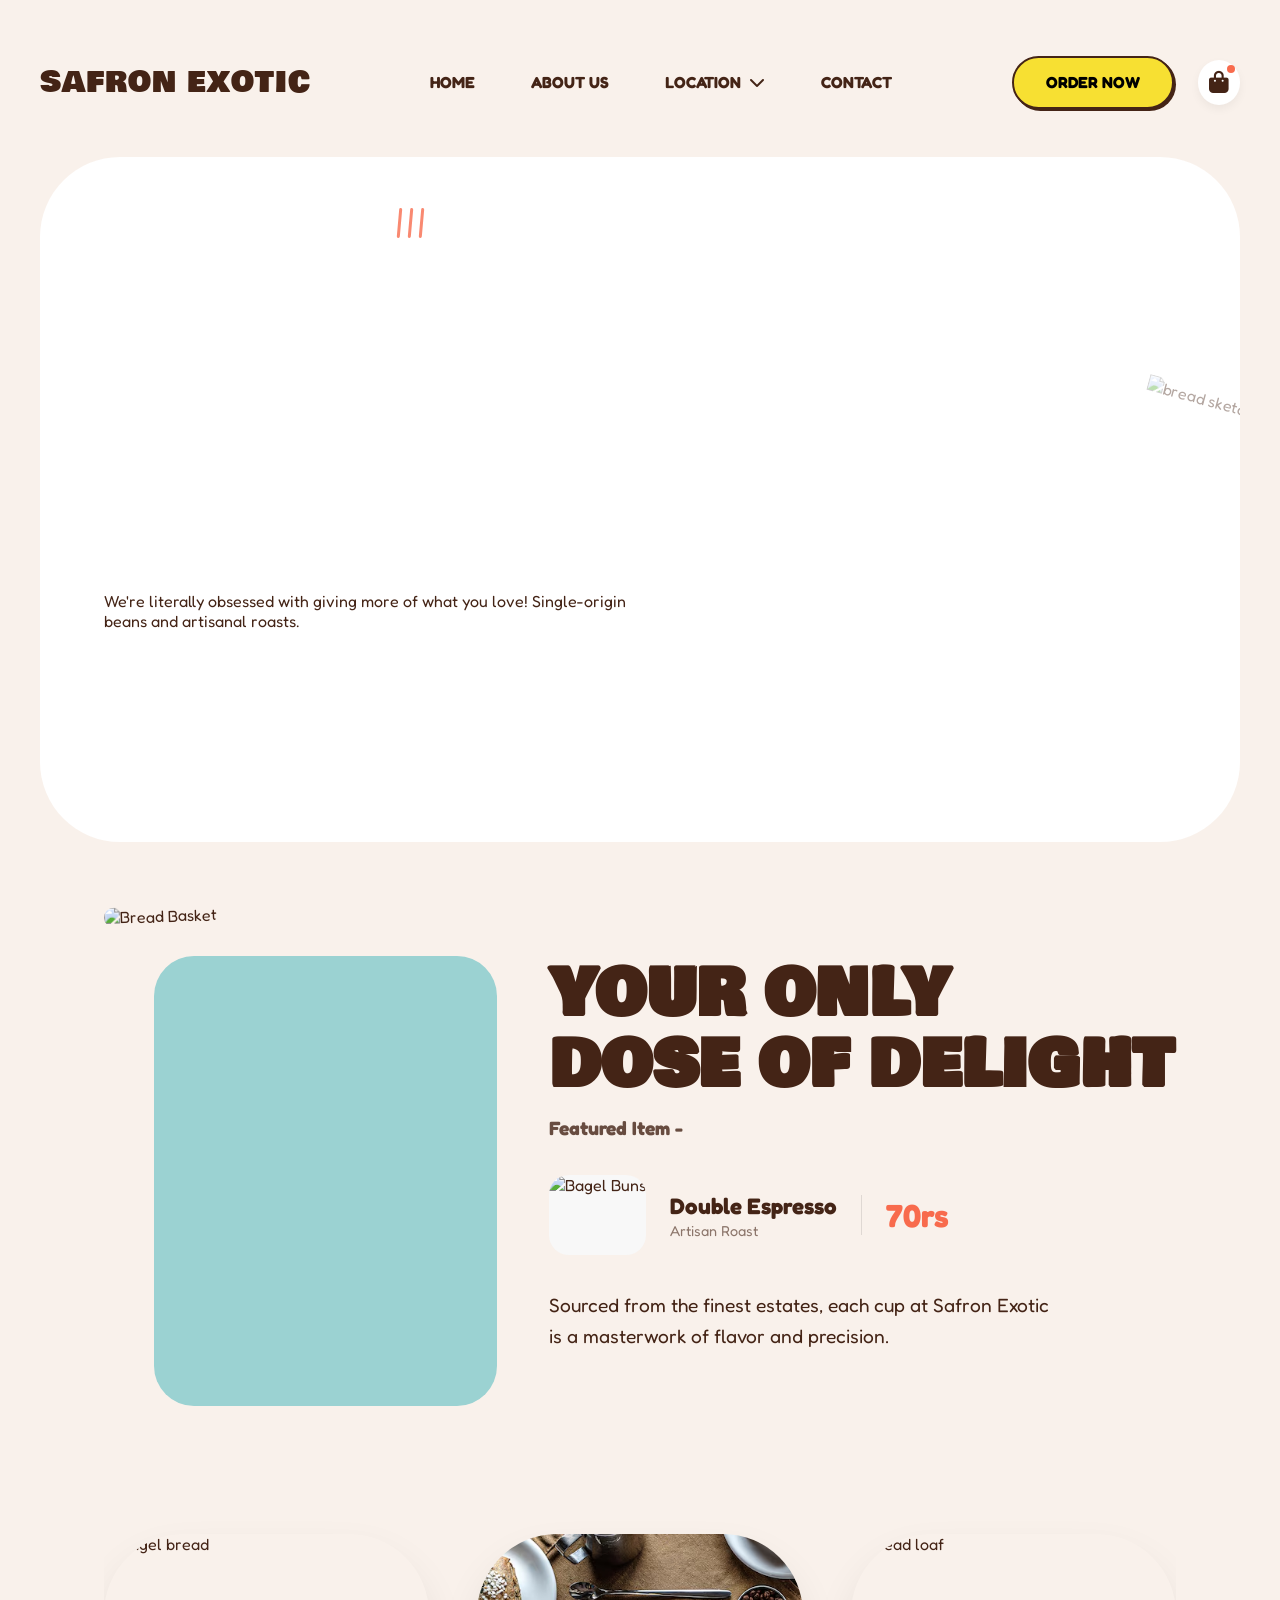
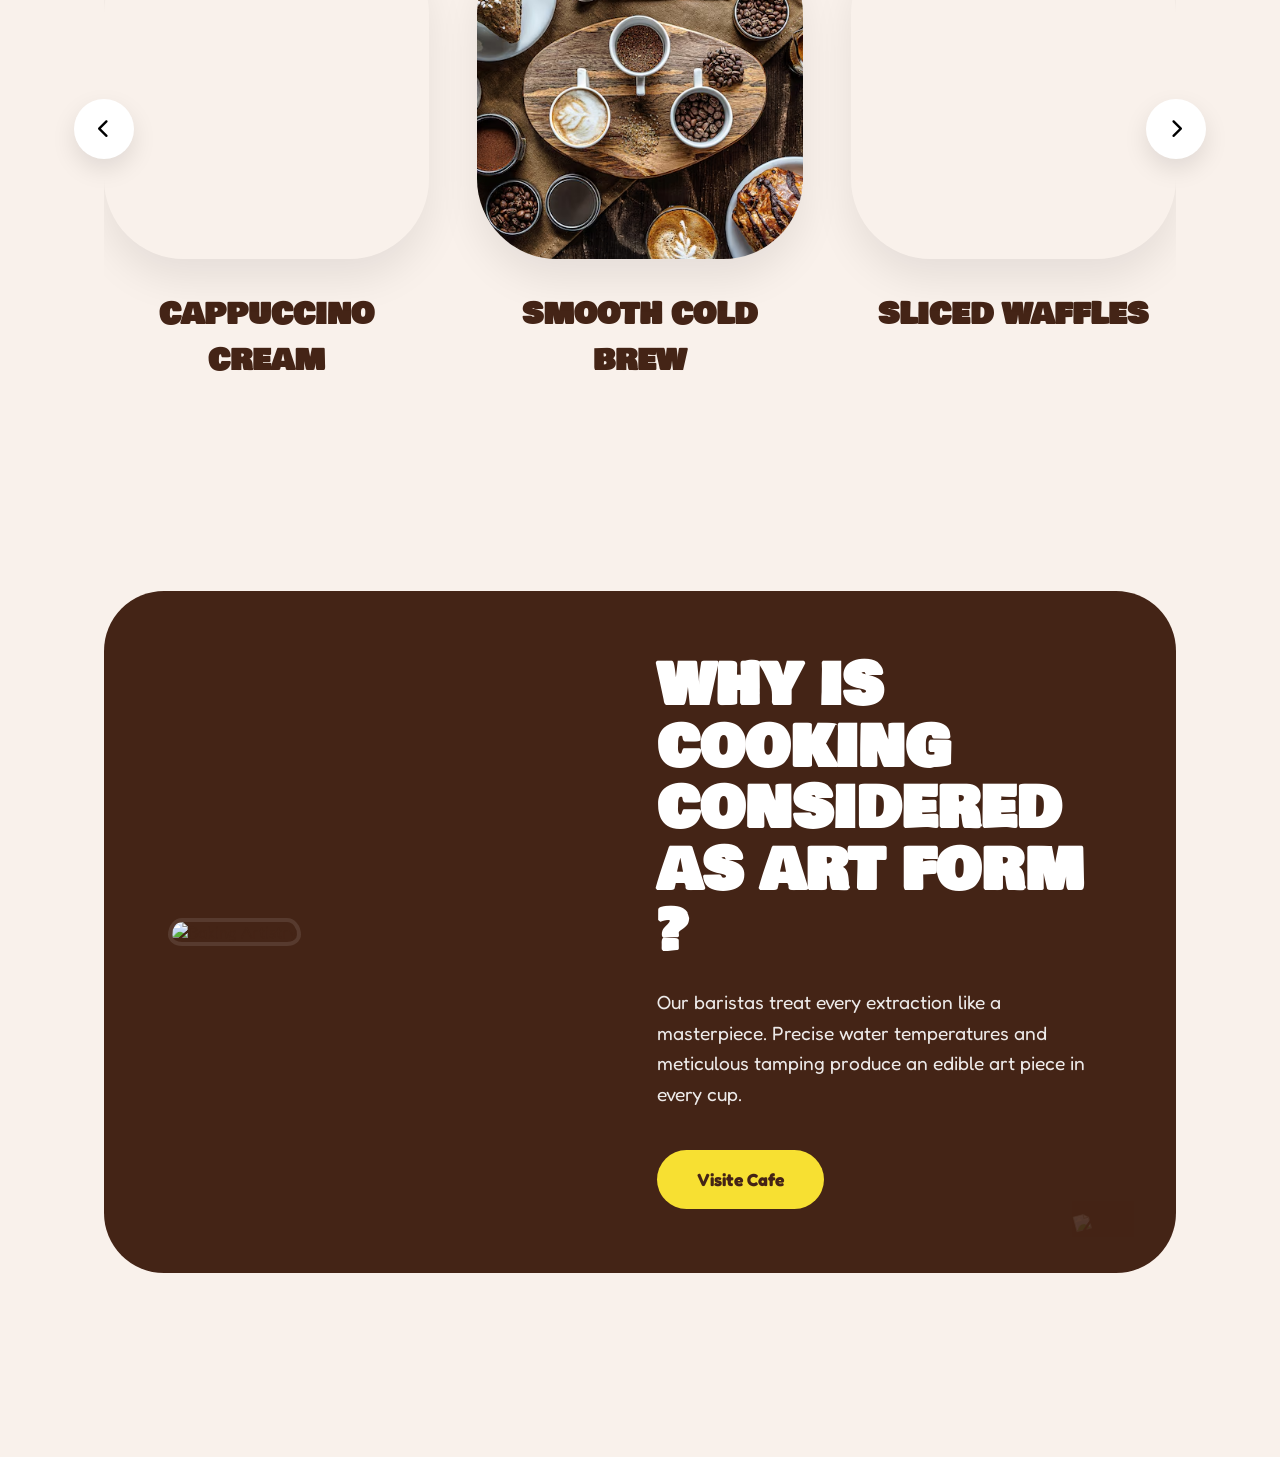
==== commit 932bee83: "Safron Exotic Website" ====
--- a/index.html
+++ b/index.html
@@ -4,7 +4,7 @@
 <head>
     <meta charset="UTF-8">
     <meta name="viewport" content="width=device-width, initial-scale=1.0">
-    <title>Rollin. - Premium Bread & Cookies</title>
+    <title>Safron Exotic</title>
     <link rel="stylesheet" href="style.css">
     <link rel="preconnect" href="https://fonts.googleapis.com">
     <link rel="preconnect" href="https://fonts.gstatic.com" crossorigin>
@@ -19,8 +19,8 @@
         <!-- Navbar -->
         <nav>
             <div class="nav-left">
-                <img src="assets/Logo.png" alt="Rollin." class="logo">
-                <span class="logo-text">Chafa Cafe</span>
+
+                <span class="logo-text">Safron Exotic</span>
             </div>
             <div class="nav-links">
                 <a href="index.html">HOME</a>
@@ -28,8 +28,7 @@
                 <div class="nav-dropdown">
                     <a href="#" class="drop-trigger">LOCATION <i class="fa-solid fa-chevron-down"></i></a>
                     <div class="dropdown-menu">
-                        <a href="https://maps.app.goo.gl/PW7GethzafXmwTbv9" target="_blank">KOREGAON PARK</a>
-                        <a href="https://maps.app.goo.gl/28jZL6SAoCJpfGXd9" target="_blank">WANOWRIE</a>
+                        <a href="https://maps.app.goo.gl/cWGJyjSLBkptGP3a7" target="_blank">KOREGAON PARK</a>
                     </div>
                 </div>
                 <a href="contact.html">CONTACT</a>
@@ -48,8 +47,8 @@
         <div class="mobile-nav-overlay">
             <div class="mobile-menu-header">
                 <div class="nav-left">
-                    <img src="assets/Logo.png" alt="Rollin." class="logo">
-                    <span class="logo-text">Chafa Cafe</span>
+
+                    <span class="logo-text">Safron Exotic</span>
                 </div>
                 <div class="close-menu-btn"><i class="fa-solid fa-xmark"></i></div>
             </div>
@@ -59,9 +58,8 @@
                 <a href="contact.html">CONTACT</a>
 
                 <div class="location-group">
-                    <span>VISIT OUR LOCATIONS</span>
-                    <a href="https://maps.app.goo.gl/PW7GethzafXmwTbv9" target="_blank">KOREGAON PARK</a>
-                    <a href="https://maps.app.goo.gl/28jZL6SAoCJpfGXd9" target="_blank">WANOWRIE</a>
+                    <span>VISIT OUR LOCATION</span>
+                    <a href="https://maps.app.goo.gl/cWGJyjSLBkptGP3a7" target="_blank">KOREGAON PARK</a>
                 </div>
             </div>
         </div>
@@ -133,7 +131,7 @@
                         <div class="card-price">70rs</div>
                     </div>
                     <p class="delight-text">
-                        Sourced from the finest estates, each cup at Chafa Cafe is a masterwork of flavor and precision.
+                        Sourced from the finest estates, each cup at Safron Exotic is a masterwork of flavor and precision.
                     </p>
                 </div>
             </div>
